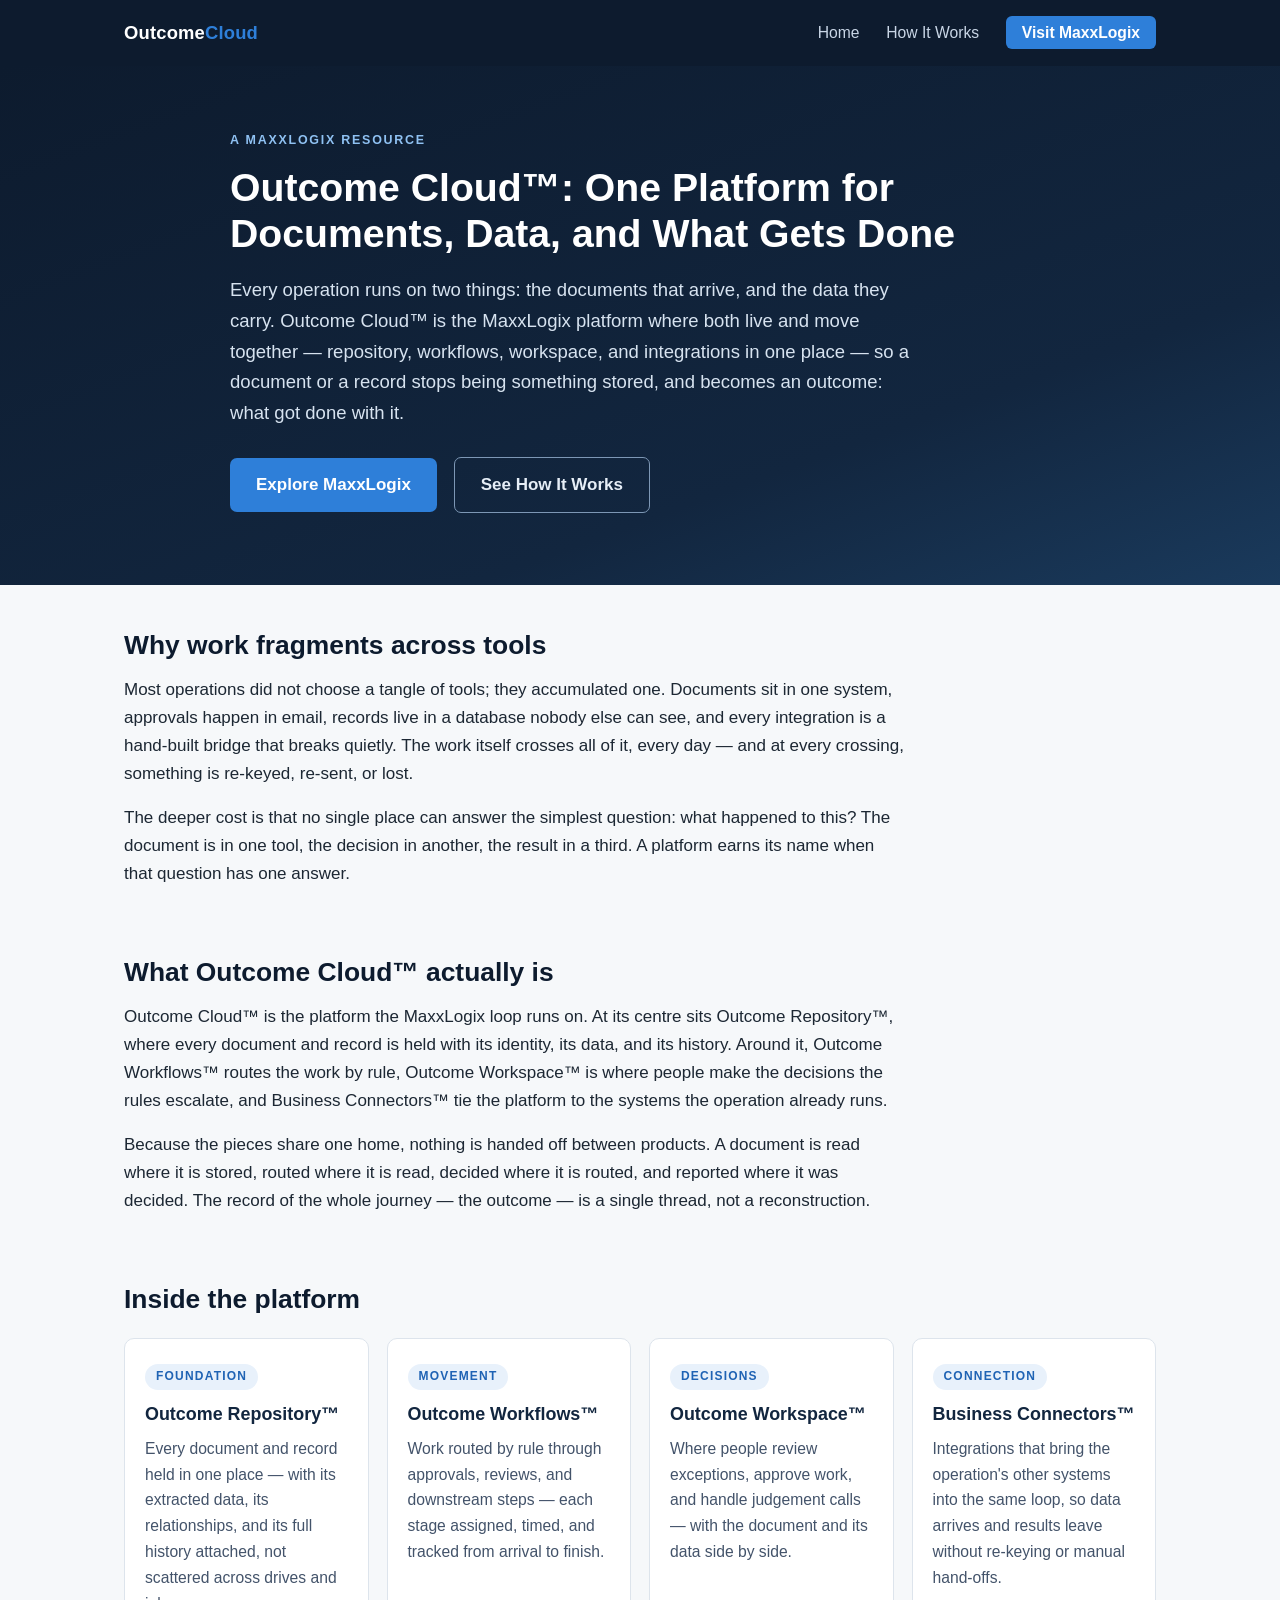
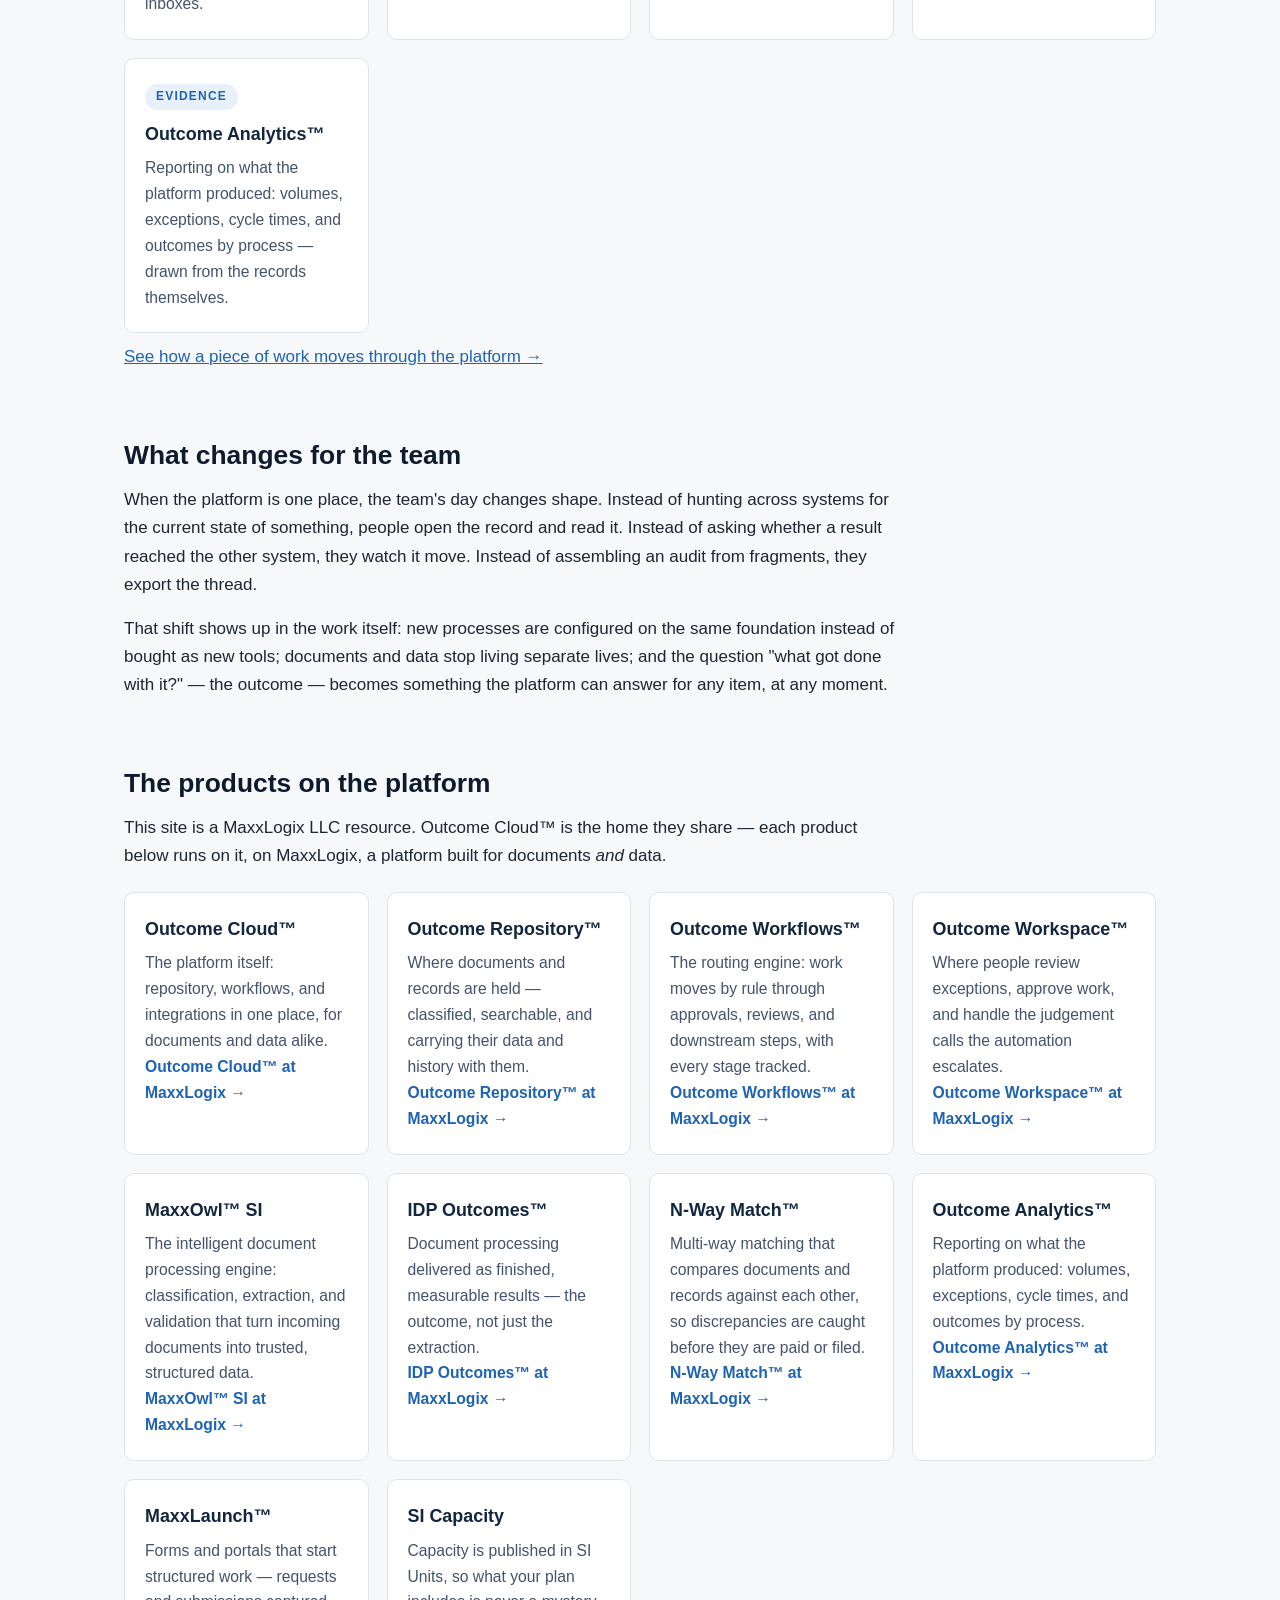
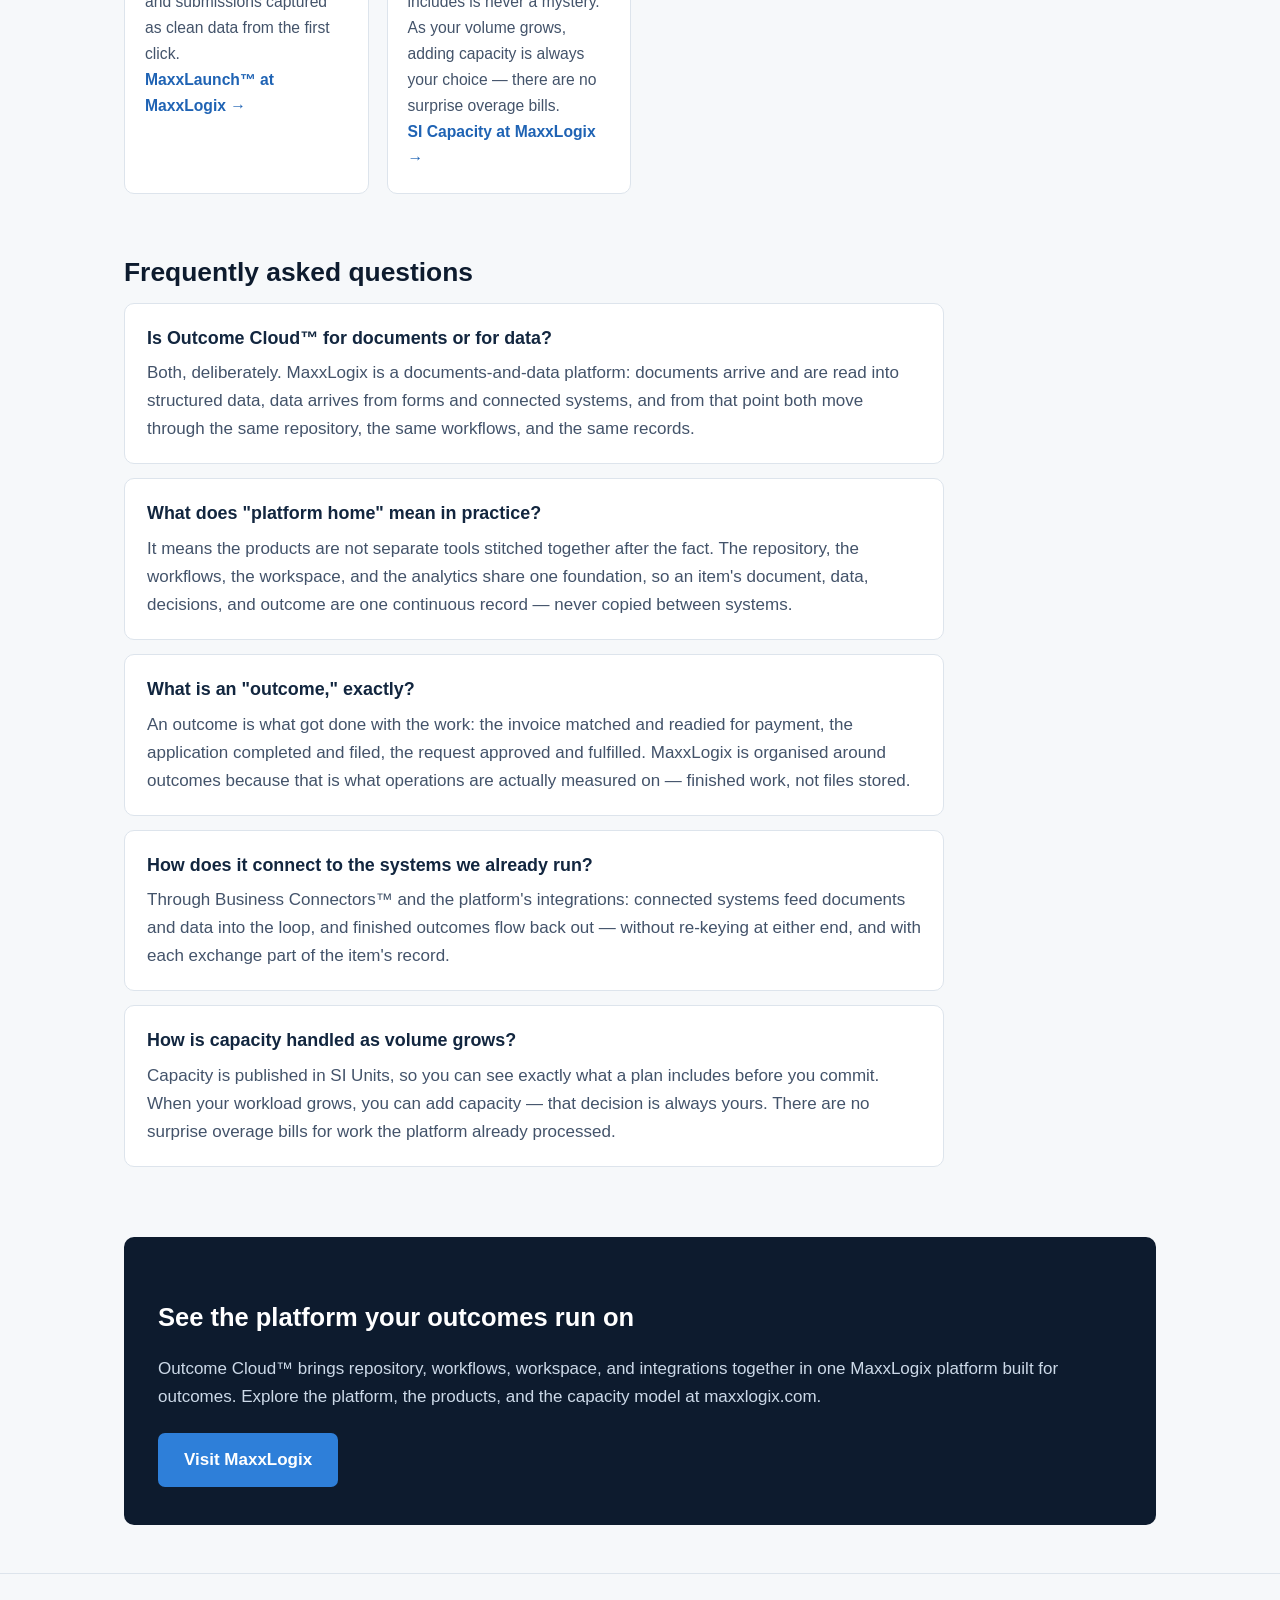
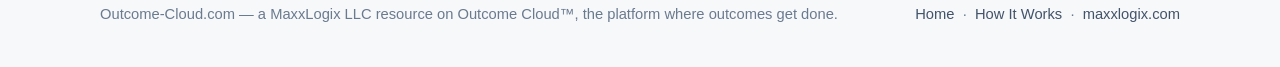
==== index.html @ 98f537a6 "Add files via upload" ====
<!DOCTYPE html>
<html lang="en">
<head>
<meta charset="UTF-8">
<meta name="viewport" content="width=device-width, initial-scale=1.0">
<title>Outcome Cloud: The Platform Where Outcomes Get Done | Outcome Cloud</title>
<meta name="description" content="Outcome Cloud is the MaxxLogix platform home: repository, workflows, workspace, and connectors in one place, for documents and data alike — organised around what got done.">
<link rel="canonical" href="https://outcome-cloud.com/">
<meta property="og:type" content="website">
<meta property="og:site_name" content="Outcome Cloud">
<meta property="og:title" content="Outcome Cloud: The Platform Where Outcomes Get Done">
<meta property="og:description" content="Repository, workflows, workspace, and integrations in one platform. How Outcome Cloud holds documents and data together — and records what got done with them.">
<meta property="og:url" content="https://outcome-cloud.com/">
<meta name="twitter:card" content="summary">
<link rel="stylesheet" href="style.css">
</head>
<body>

<header class="site-header">
  <div class="header-inner">
    <a class="wordmark" href="index.html">Outcome<span>Cloud</span></a>
    <nav class="main-nav">
      <a href="index.html">Home</a>
      <a href="how-it-works.html">How It Works</a>
      <a class="nav-cta" href="https://maxxlogix.com">Visit MaxxLogix</a>
    </nav>
  </div>
</header>

<div class="hero">
  <div class="hero-inner">
    <p class="eyebrow">A MaxxLogix Resource</p>
    <h1>Outcome Cloud&trade;: One Platform for Documents, Data, and What Gets Done</h1>
    <p class="lede">Every operation runs on two things: the documents that arrive, and the data they carry. Outcome Cloud&trade; is the MaxxLogix platform where both live and move together — repository, workflows, workspace, and integrations in one place — so a document or a record stops being something stored, and becomes an outcome: what got done with it.</p>
    <a class="btn" href="https://maxxlogix.com">Explore MaxxLogix</a>
    <a class="btn ghost" href="how-it-works.html">See How It Works</a>
  </div>
</div>

<main>

  <section>
    <h2>Why work fragments across tools</h2>
    <p>Most operations did not choose a tangle of tools; they accumulated one. Documents sit in one system, approvals happen in email, records live in a database nobody else can see, and every integration is a hand-built bridge that breaks quietly. The work itself crosses all of it, every day — and at every crossing, something is re-keyed, re-sent, or lost.</p>
    <p>The deeper cost is that no single place can answer the simplest question: what happened to this? The document is in one tool, the decision in another, the result in a third. A platform earns its name when that question has one answer.</p>
  </section>

  <section>
    <h2>What Outcome Cloud&trade; actually is</h2>
    <p>Outcome Cloud&trade; is the platform the MaxxLogix loop runs on. At its centre sits Outcome Repository&trade;, where every document and record is held with its identity, its data, and its history. Around it, Outcome Workflows&trade; routes the work by rule, Outcome Workspace&trade; is where people make the decisions the rules escalate, and Business Connectors&trade; tie the platform to the systems the operation already runs.</p>
    <p>Because the pieces share one home, nothing is handed off between products. A document is read where it is stored, routed where it is read, decided where it is routed, and reported where it was decided. The record of the whole journey — the outcome — is a single thread, not a reconstruction.</p>
  </section>

  <section>
    <h2>Inside the platform</h2>
    <div class="grid">
      <div class="card">
        <span class="step">Foundation</span>
        <h3>Outcome Repository&trade;</h3>
        <p>Every document and record held in one place — with its extracted data, its relationships, and its full history attached, not scattered across drives and inboxes.</p>
      </div>
      <div class="card">
        <span class="step">Movement</span>
        <h3>Outcome Workflows&trade;</h3>
        <p>Work routed by rule through approvals, reviews, and downstream steps — each stage assigned, timed, and tracked from arrival to finish.</p>
      </div>
      <div class="card">
        <span class="step">Decisions</span>
        <h3>Outcome Workspace&trade;</h3>
        <p>Where people review exceptions, approve work, and handle judgement calls — with the document and its data side by side.</p>
      </div>
      <div class="card">
        <span class="step">Connection</span>
        <h3>Business Connectors&trade;</h3>
        <p>Integrations that bring the operation's other systems into the same loop, so data arrives and results leave without re-keying or manual hand-offs.</p>
      </div>
      <div class="card">
        <span class="step">Evidence</span>
        <h3>Outcome Analytics&trade;</h3>
        <p>Reporting on what the platform produced: volumes, exceptions, cycle times, and outcomes by process — drawn from the records themselves.</p>
      </div>
    </div>
    <p><a href="how-it-works.html">See how a piece of work moves through the platform &rarr;</a></p>
  </section>

  <section>
    <h2>What changes for the team</h2>
    <p>When the platform is one place, the team's day changes shape. Instead of hunting across systems for the current state of something, people open the record and read it. Instead of asking whether a result reached the other system, they watch it move. Instead of assembling an audit from fragments, they export the thread.</p>
    <p>That shift shows up in the work itself: new processes are configured on the same foundation instead of bought as new tools; documents and data stop living separate lives; and the question "what got done with it?" — the outcome — becomes something the platform can answer for any item, at any moment.</p>
  </section>

  <section>
    <h2>The products on the platform</h2>
    <p class="narrow">This site is a MaxxLogix LLC resource. Outcome Cloud&trade; is the home they share — each product below runs on it, on MaxxLogix, a platform built for documents <em>and</em> data.</p>
    <div class="grid">
      <div class="card">
        <h3>Outcome Cloud&trade;</h3>
        <p>The platform itself: repository, workflows, and integrations in one place, for documents and data alike.</p>
        <p><a href="https://maxxlogix.com/outcome-cloud/">Outcome Cloud&trade; at MaxxLogix &rarr;</a></p>
      </div>
      <div class="card">
        <h3>Outcome Repository&trade;</h3>
        <p>Where documents and records are held — classified, searchable, and carrying their data and history with them.</p>
        <p><a href="https://maxxlogix.com/outcome-repository/">Outcome Repository&trade; at MaxxLogix &rarr;</a></p>
      </div>
      <div class="card">
        <h3>Outcome Workflows&trade;</h3>
        <p>The routing engine: work moves by rule through approvals, reviews, and downstream steps, with every stage tracked.</p>
        <p><a href="https://maxxlogix.com/outcome-workflows/">Outcome Workflows&trade; at MaxxLogix &rarr;</a></p>
      </div>
      <div class="card">
        <h3>Outcome Workspace&trade;</h3>
        <p>Where people review exceptions, approve work, and handle the judgement calls the automation escalates.</p>
        <p><a href="https://maxxlogix.com/outcome-workspace/">Outcome Workspace&trade; at MaxxLogix &rarr;</a></p>
      </div>
      <div class="card">
        <h3>MaxxOwl&trade; SI</h3>
        <p>The intelligent document processing engine: classification, extraction, and validation that turn incoming documents into trusted, structured data.</p>
        <p><a href="https://maxxlogix.com/maxxowl-si/">MaxxOwl&trade; SI at MaxxLogix &rarr;</a></p>
      </div>
      <div class="card">
        <h3>IDP Outcomes&trade;</h3>
        <p>Document processing delivered as finished, measurable results — the outcome, not just the extraction.</p>
        <p><a href="https://maxxlogix.com/idp-outcomes/">IDP Outcomes&trade; at MaxxLogix &rarr;</a></p>
      </div>
      <div class="card">
        <h3>N-Way Match&trade;</h3>
        <p>Multi-way matching that compares documents and records against each other, so discrepancies are caught before they are paid or filed.</p>
        <p><a href="https://maxxlogix.com/outcome-match/">N-Way Match&trade; at MaxxLogix &rarr;</a></p>
      </div>
      <div class="card">
        <h3>Outcome Analytics&trade;</h3>
        <p>Reporting on what the platform produced: volumes, exceptions, cycle times, and outcomes by process.</p>
        <p><a href="https://maxxlogix.com/outcome-analytics/">Outcome Analytics&trade; at MaxxLogix &rarr;</a></p>
      </div>
      <div class="card">
        <h3>MaxxLaunch&trade;</h3>
        <p>Forms and portals that start structured work — requests and submissions captured as clean data from the first click.</p>
        <p><a href="https://maxxlogix.com/maxxlaunch/">MaxxLaunch&trade; at MaxxLogix &rarr;</a></p>
      </div>
      <div class="card">
        <h3>SI Capacity</h3>
        <p>Capacity is published in SI Units, so what your plan includes is never a mystery. As your volume grows, adding capacity is always your choice — there are no surprise overage bills.</p>
        <p><a href="https://maxxlogix.com/si-capacity/">SI Capacity at MaxxLogix &rarr;</a></p>
      </div>
    </div>
  </section>

  <section>
    <h2>Frequently asked questions</h2>

    <div class="faq-item">
      <h3>Is Outcome Cloud&trade; for documents or for data?</h3>
      <p>Both, deliberately. MaxxLogix is a documents-and-data platform: documents arrive and are read into structured data, data arrives from forms and connected systems, and from that point both move through the same repository, the same workflows, and the same records.</p>
    </div>

    <div class="faq-item">
      <h3>What does "platform home" mean in practice?</h3>
      <p>It means the products are not separate tools stitched together after the fact. The repository, the workflows, the workspace, and the analytics share one foundation, so an item's document, data, decisions, and outcome are one continuous record — never copied between systems.</p>
    </div>

    <div class="faq-item">
      <h3>What is an "outcome," exactly?</h3>
      <p>An outcome is what got done with the work: the invoice matched and readied for payment, the application completed and filed, the request approved and fulfilled. MaxxLogix is organised around outcomes because that is what operations are actually measured on — finished work, not files stored.</p>
    </div>

    <div class="faq-item">
      <h3>How does it connect to the systems we already run?</h3>
      <p>Through Business Connectors&trade; and the platform's integrations: connected systems feed documents and data into the loop, and finished outcomes flow back out — without re-keying at either end, and with each exchange part of the item's record.</p>
    </div>

    <div class="faq-item">
      <h3>How is capacity handled as volume grows?</h3>
      <p>Capacity is published in SI Units, so you can see exactly what a plan includes before you commit. When your workload grows, you can add capacity — that decision is always yours. There are no surprise overage bills for work the platform already processed.</p>
    </div>
  </section>

  <div class="cta-band">
    <h2>See the platform your outcomes run on</h2>
    <p>Outcome Cloud&trade; brings repository, workflows, workspace, and integrations together in one MaxxLogix platform built for outcomes. Explore the platform, the products, and the capacity model at maxxlogix.com.</p>
    <a class="btn" href="https://maxxlogix.com">Visit MaxxLogix</a>
  </div>

</main>

<footer class="site-footer">
  <div class="footer-inner">
    <span>Outcome-Cloud.com — a MaxxLogix LLC resource on Outcome Cloud&trade;, the platform where outcomes get done.</span>
    <span><a href="index.html">Home</a> &nbsp;·&nbsp; <a href="how-it-works.html">How It Works</a> &nbsp;·&nbsp; <a href="https://maxxlogix.com">maxxlogix.com</a></span>
  </div>
</footer>

</body>
</html>
---- style.css ----
/* Outcome Cloud — microsite styles
   Palette: deep navy / slate with a single steel-blue accent.
   No external assets. System font stack only. */

:root {
  --navy: #0d1b2e;
  --navy-2: #12263f;
  --slate: #43536a;
  --slate-light: #6b7a8f;
  --ink: #1c2733;
  --bg: #f6f8fa;
  --card: #ffffff;
  --line: #dde4ec;
  --accent: #2e7fd9;
  --accent-dark: #1f63b4;
  --radius: 10px;
}

* { box-sizing: border-box; }

html { scroll-behavior: smooth; }

body {
  margin: 0;
  font-family: -apple-system, BlinkMacSystemFont, "Segoe UI", Roboto,
    "Helvetica Neue", Arial, sans-serif;
  color: var(--ink);
  background: var(--bg);
  line-height: 1.65;
  font-size: 17px;
}

a { color: var(--accent-dark); }
a:hover { color: var(--accent); }

/* ---------- Header ---------- */
.site-header {
  background: var(--navy);
  color: #fff;
}
.header-inner {
  max-width: 1080px;
  margin: 0 auto;
  padding: 18px 24px;
  display: flex;
  flex-wrap: wrap;
  align-items: center;
  justify-content: space-between;
  gap: 12px;
}
.wordmark {
  color: #fff;
  text-decoration: none;
  font-weight: 700;
  font-size: 1.15rem;
  letter-spacing: 0.01em;
}
.wordmark span { color: var(--accent); }
.main-nav a {
  color: #c9d6e6;
  text-decoration: none;
  margin-left: 22px;
  font-size: 0.98rem;
}
.main-nav a:hover { color: #fff; }
.main-nav a.nav-cta {
  background: var(--accent);
  color: #fff;
  padding: 8px 16px;
  border-radius: 6px;
  font-weight: 600;
}
.main-nav a.nav-cta:hover { background: var(--accent-dark); }

/* ---------- Hero ---------- */
.hero {
  background: linear-gradient(160deg, var(--navy) 0%, var(--navy-2) 70%, #1a3a5c 100%);
  color: #fff;
  padding: 64px 24px 72px;
}
.hero-inner { max-width: 820px; margin: 0 auto; }
.hero .eyebrow {
  text-transform: uppercase;
  letter-spacing: 0.14em;
  font-size: 0.78rem;
  font-weight: 700;
  color: #8fc1f2;
  margin: 0 0 14px;
}
.hero h1 {
  font-size: 2.45rem;
  line-height: 1.18;
  margin: 0 0 18px;
  font-weight: 750;
}
.hero p.lede {
  font-size: 1.16rem;
  color: #d7e3f0;
  margin: 0 0 28px;
  max-width: 680px;
}
.btn {
  display: inline-block;
  background: var(--accent);
  color: #fff;
  text-decoration: none;
  font-weight: 600;
  padding: 13px 26px;
  border-radius: 7px;
  margin-right: 12px;
}
.btn:hover { background: var(--accent-dark); color: #fff; }
.btn.ghost {
  background: transparent;
  border: 1px solid #7d97b5;
  color: #e6eef7;
}
.btn.ghost:hover { border-color: #fff; color: #fff; }

/* ---------- Layout ---------- */
main { max-width: 1080px; margin: 0 auto; padding: 0 24px; }
section { padding: 44px 0 8px; }
section h2 {
  font-size: 1.65rem;
  line-height: 1.25;
  color: var(--navy);
  margin: 0 0 14px;
}
section h3 { color: var(--navy-2); margin: 0 0 8px; font-size: 1.12rem; }
section p { max-width: 780px; margin: 0 0 16px; }
.narrow { max-width: 780px; }

/* ---------- Stage / card grids ---------- */
.grid {
  display: grid;
  grid-template-columns: repeat(auto-fit, minmax(230px, 1fr));
  gap: 18px;
  margin: 22px 0 10px;
}
.card {
  background: var(--card);
  border: 1px solid var(--line);
  border-radius: var(--radius);
  padding: 22px 20px;
}
.card .step {
  display: inline-block;
  font-size: 0.75rem;
  font-weight: 700;
  letter-spacing: 0.1em;
  text-transform: uppercase;
  color: var(--accent-dark);
  background: #e8f1fb;
  border-radius: 20px;
  padding: 3px 11px;
  margin-bottom: 10px;
}
.card p { margin: 0; font-size: 0.98rem; color: var(--slate); }
.card h3 { margin-bottom: 6px; }
.card a { font-weight: 600; text-decoration: none; }
.card a:hover { text-decoration: underline; }

/* ---------- Deep-dive stage list (how it works) ---------- */
.stage-list { max-width: 820px; }
.stage-block {
  background: var(--card);
  border: 1px solid var(--line);
  border-left: 4px solid var(--accent);
  border-radius: var(--radius);
  padding: 22px 24px;
  margin-bottom: 16px;
}
.stage-block p { margin: 0 0 10px; }
.stage-block p:last-child { margin-bottom: 0; }

/* ---------- FAQ ---------- */
.faq-item {
  background: var(--card);
  border: 1px solid var(--line);
  border-radius: var(--radius);
  padding: 20px 22px;
  margin-bottom: 14px;
  max-width: 820px;
}
.faq-item h3 { margin-bottom: 6px; }
.faq-item p { margin: 0; color: var(--slate); }

/* ---------- CTA band ---------- */
.cta-band {
  background: var(--navy);
  color: #fff;
  border-radius: var(--radius);
  padding: 38px 34px;
  margin: 48px 0;
  text-align: left;
}
.cta-band h2 { color: #fff; margin-bottom: 10px; }
.cta-band p { color: #ccd9e8; margin-bottom: 22px; }

/* ---------- Footer ---------- */
.site-footer {
  border-top: 1px solid var(--line);
  margin-top: 24px;
  padding: 28px 24px 40px;
  color: var(--slate-light);
  font-size: 0.92rem;
}
.footer-inner {
  max-width: 1080px;
  margin: 0 auto;
  display: flex;
  flex-wrap: wrap;
  gap: 10px 28px;
  justify-content: space-between;
}
.site-footer a { color: var(--slate); text-decoration: none; }
.site-footer a:hover { text-decoration: underline; }

/* ---------- Breadcrumb (subpage) ---------- */
.crumb { padding: 22px 0 0; font-size: 0.92rem; color: var(--slate-light); }
.crumb a { text-decoration: none; }
.crumb a:hover { text-decoration: underline; }
.page-head { padding-top: 18px; }
.page-head h1 { font-size: 2.05rem; color: var(--navy); line-height: 1.22; margin: 0 0 12px; }
.page-head p.lede { font-size: 1.1rem; color: var(--slate); max-width: 760px; }

/* ---------- Responsive ---------- */
@media (max-width: 640px) {
  body { font-size: 16px; }
  .hero { padding: 44px 20px 52px; }
  .hero h1 { font-size: 1.85rem; }
  .page-head h1 { font-size: 1.6rem; }
  section h2 { font-size: 1.4rem; }
  .main-nav a { margin-left: 14px; }
  .btn { display: block; text-align: center; margin: 0 0 10px; }
  .cta-band { padding: 28px 22px; }
}
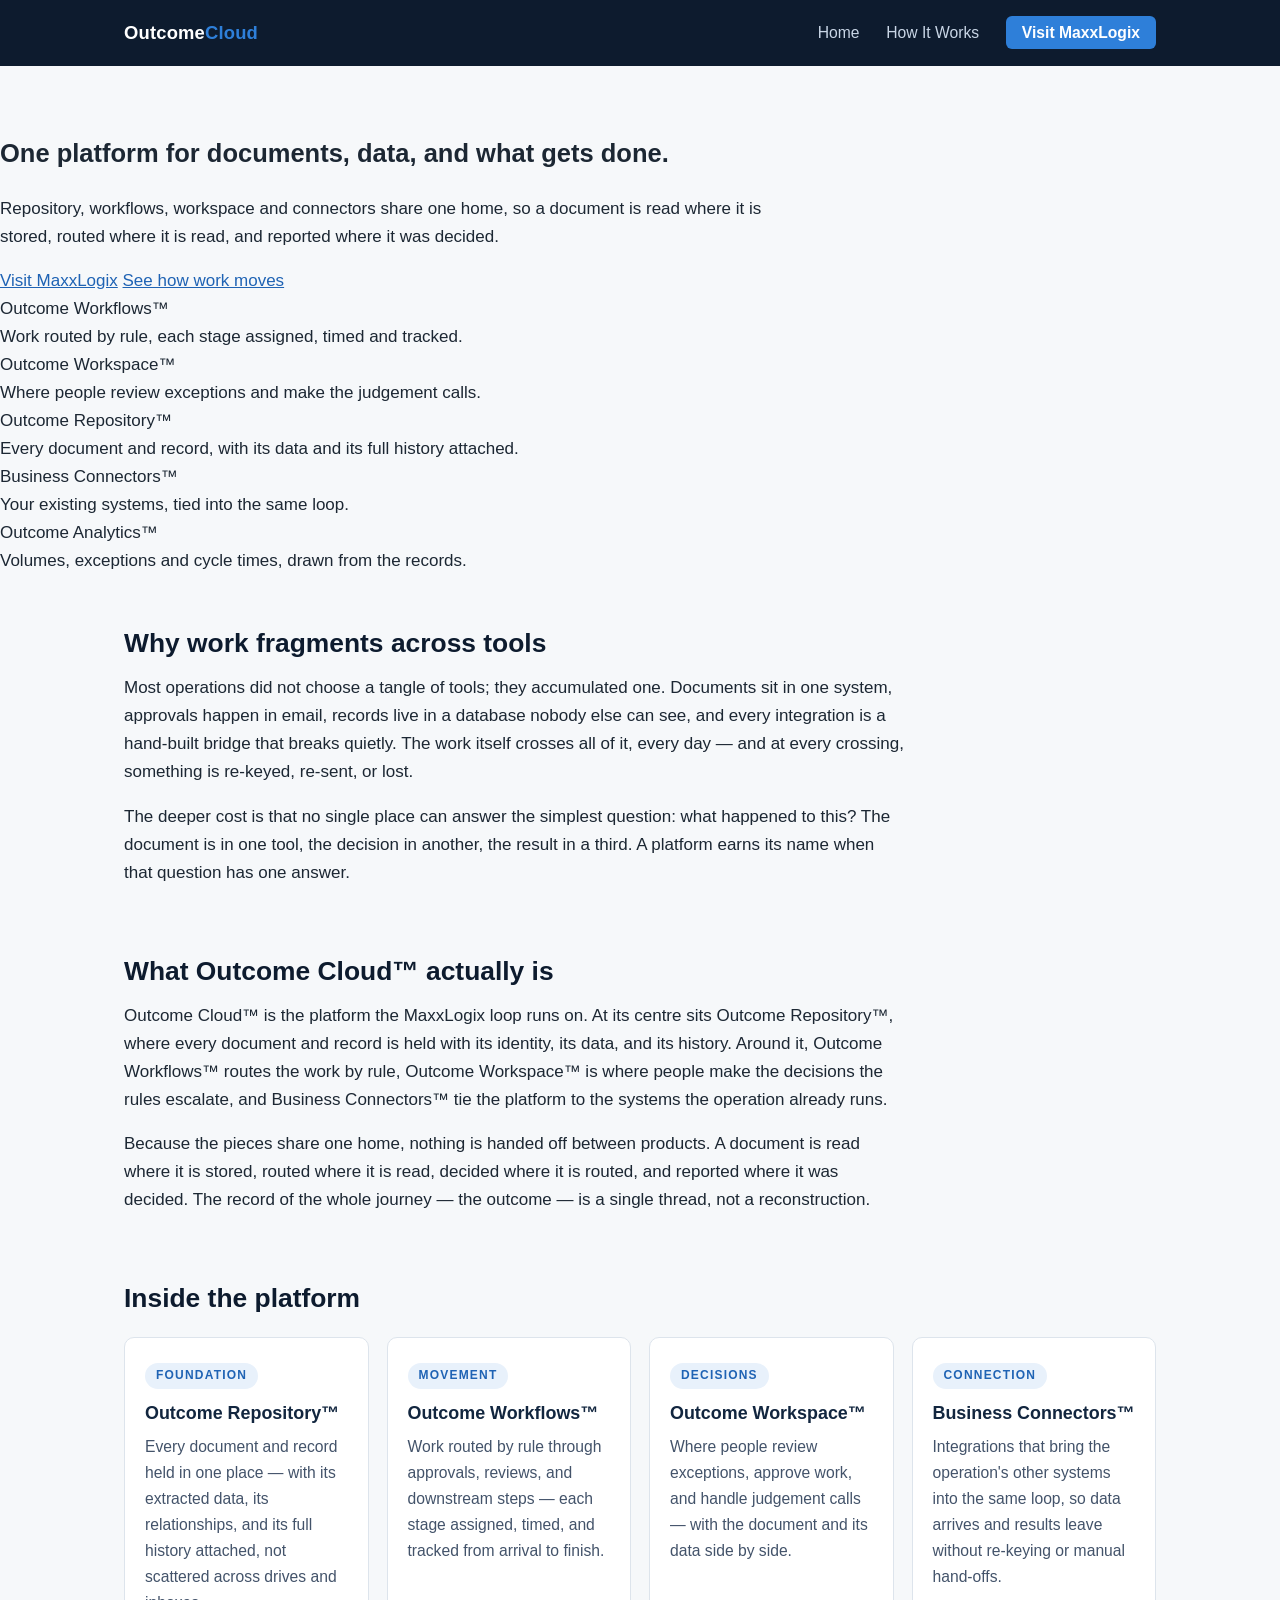
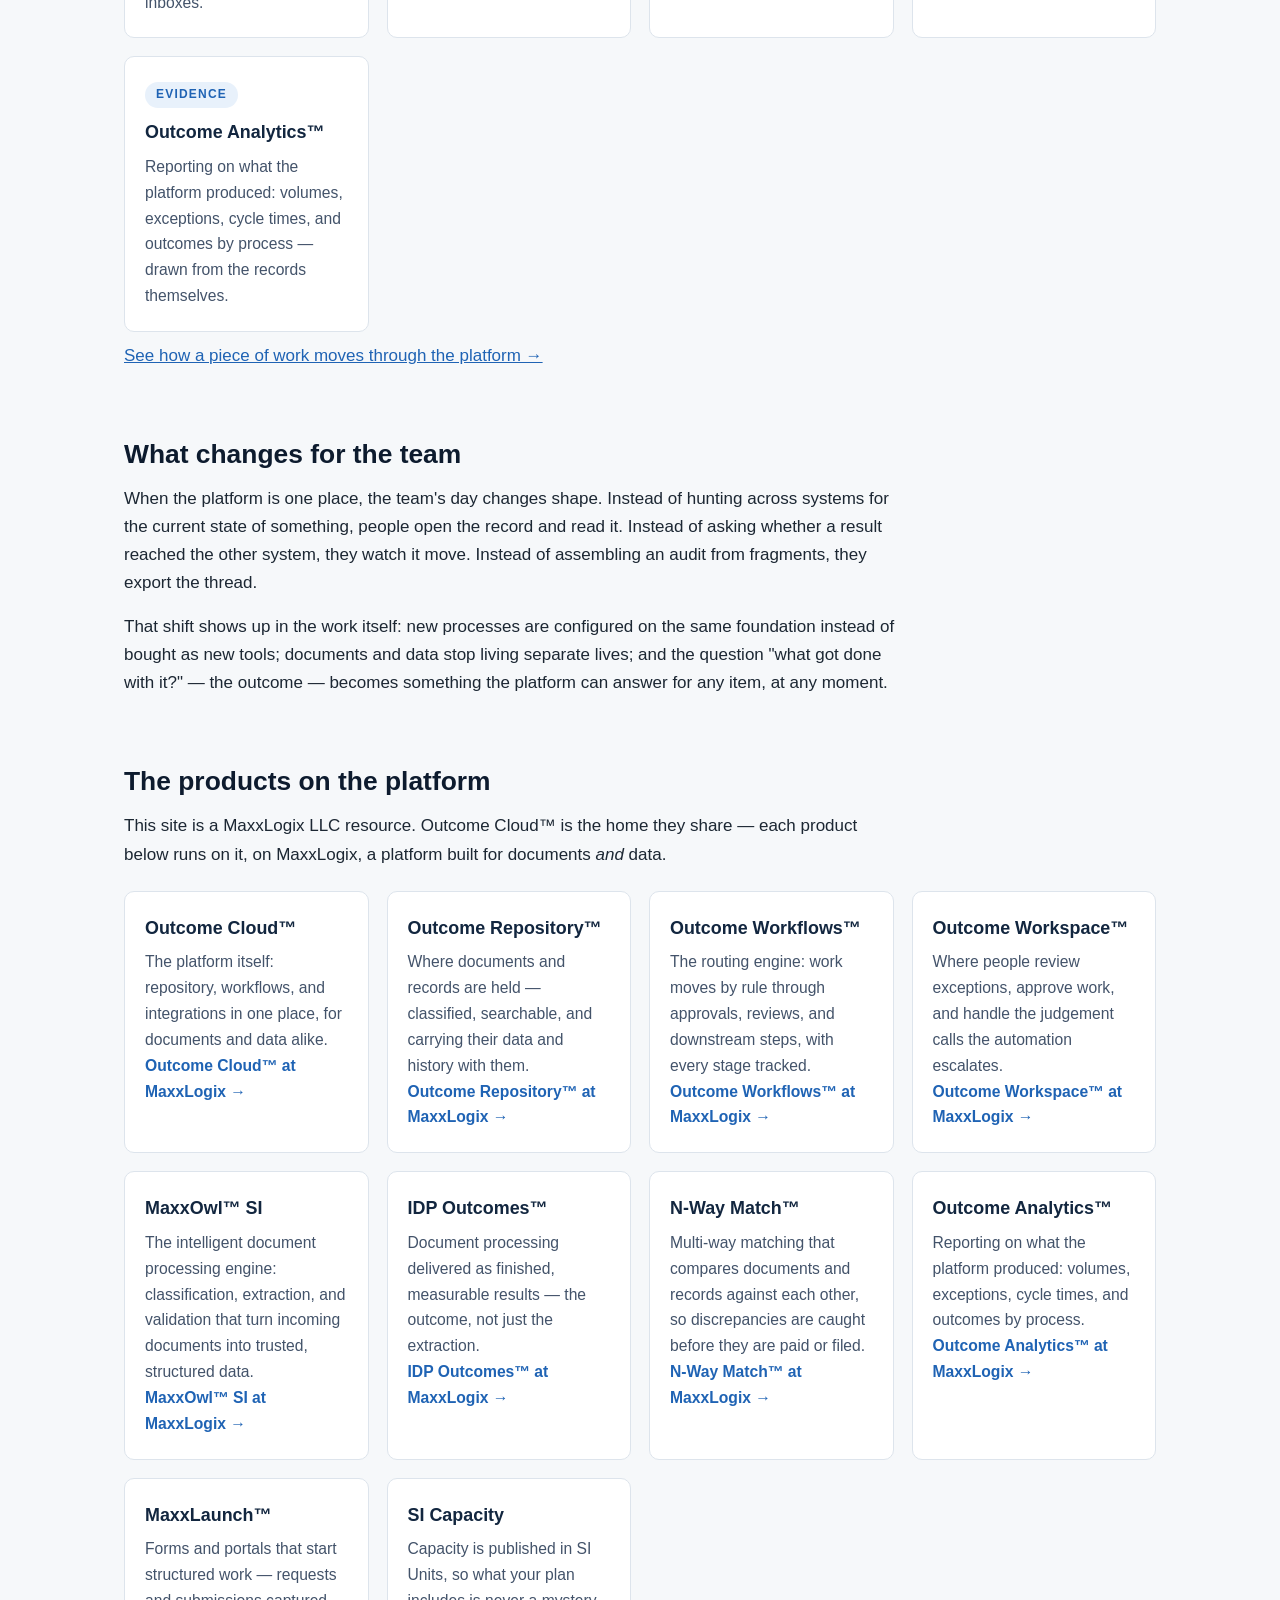
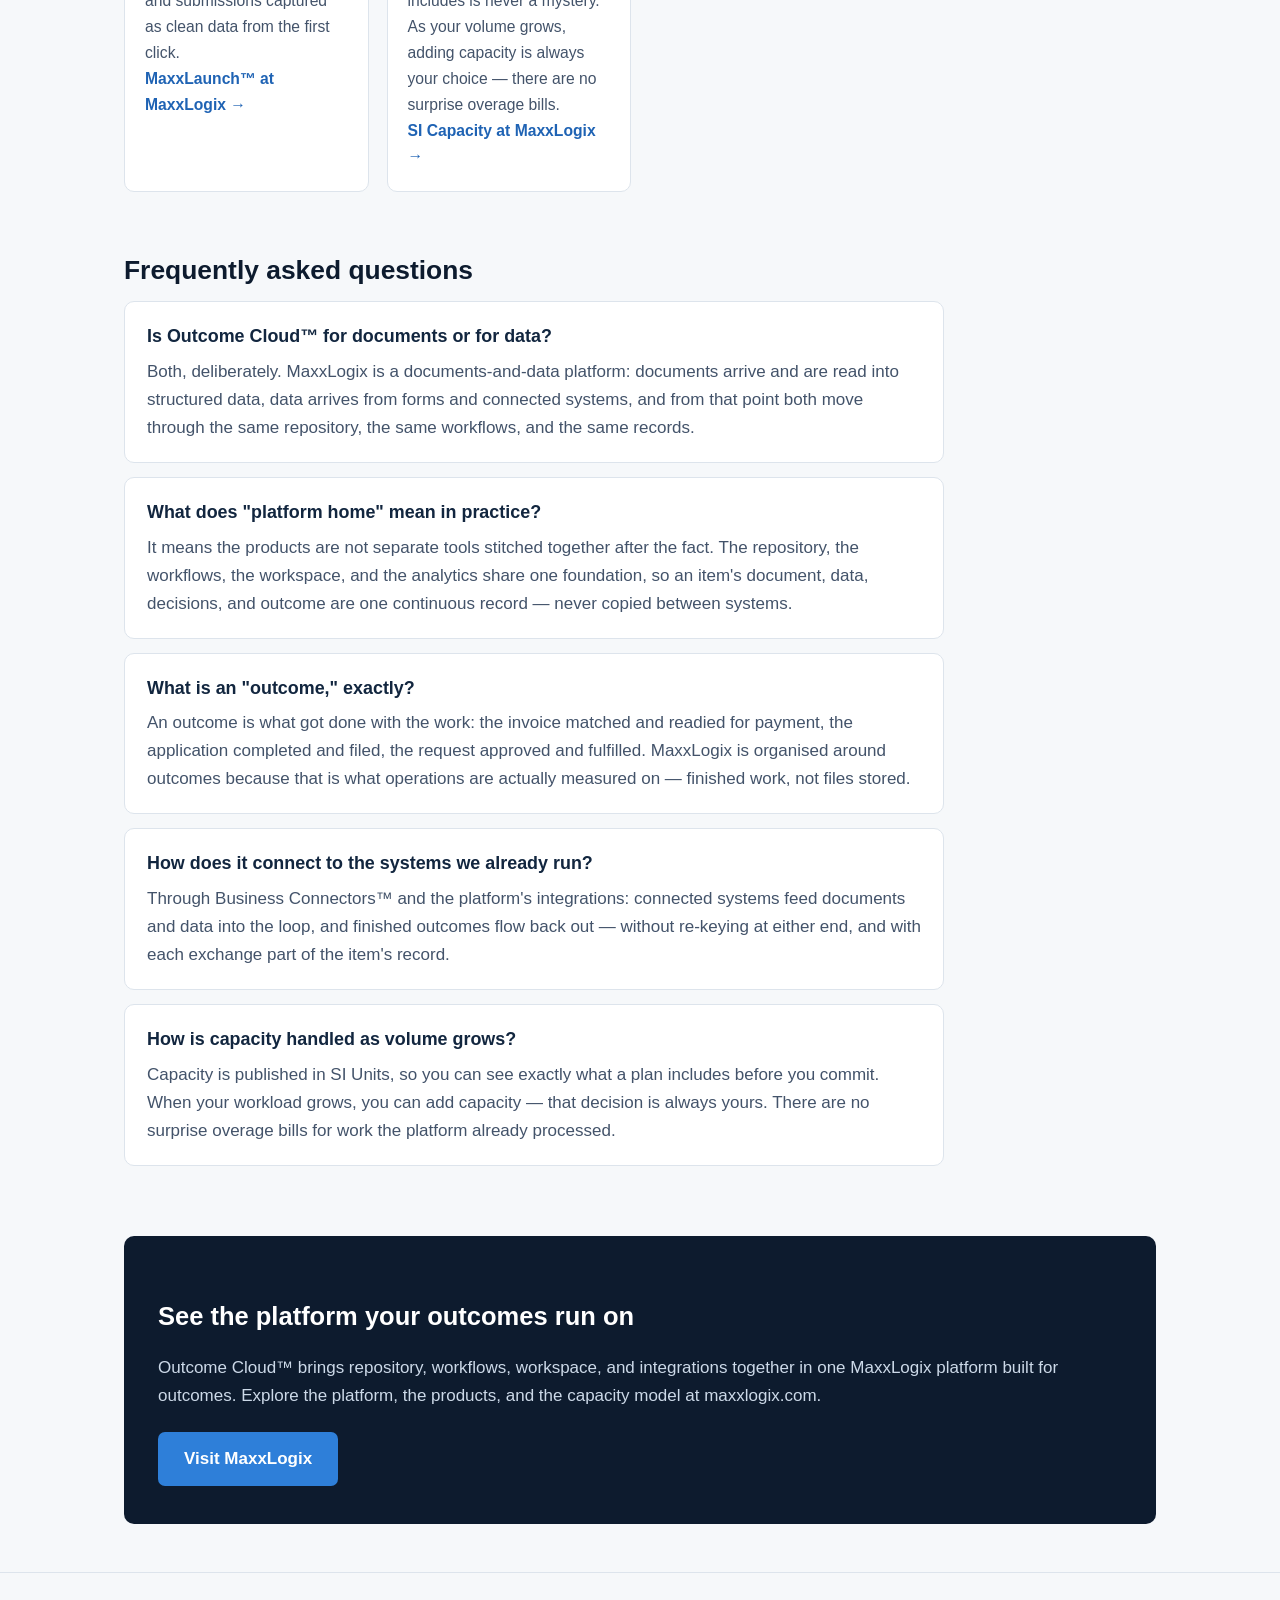
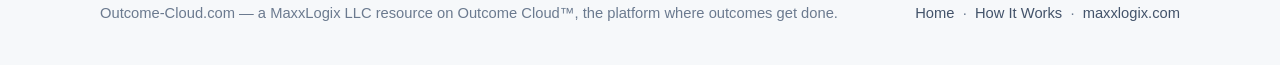
==== commit 66f29745: "Hero refresh: bold hero redesign (approved 2026-11-17)" ====
--- a/index.html
+++ b/index.html
@@ -27,15 +27,27 @@
   </div>
 </header>
 
-<div class="hero">
-  <div class="hero-inner">
-    <p class="eyebrow">A MaxxLogix Resource</p>
-    <h1>Outcome Cloud&trade;: One Platform for Documents, Data, and What Gets Done</h1>
-    <p class="lede">Every operation runs on two things: the documents that arrive, and the data they carry. Outcome Cloud&trade; is the MaxxLogix platform where both live and move together — repository, workflows, workspace, and integrations in one place — so a document or a record stops being something stored, and becomes an outcome: what got done with it.</p>
-    <a class="btn" href="https://maxxlogix.com">Explore MaxxLogix</a>
-    <a class="btn ghost" href="how-it-works.html">See How It Works</a>
-  </div>
-</div>
+<section class="boc">
+  <div class="boc-wrap">
+    <h1 class="boc-h1">One platform for documents, data, and <span class="boc-a">what gets</span> <span class="boc-h">done.</span></h1>
+    <div class="boc-subrow">
+      <div>
+        <p class="boc-lede">Repository, workflows, workspace and connectors share one home, so a document is read where it is stored, routed where it is read, and reported where it was decided.</p>
+        <div class="boc-actions">
+          <a class="boc-btn" href="https://maxxlogix.com">Visit MaxxLogix</a>
+          <a class="boc-link2" href="how-it-works.html">See how work moves</a>
+        </div>
+      </div>
+      <div class="boc-loop" aria-label="The platform, around Outcome Repository">
+        <div class="boc-piece boc-p1"><div class="boc-t">Outcome Workflows&trade;</div><div class="boc-d">Work routed by rule, each stage assigned, timed and tracked.</div></div>
+        <div class="boc-piece boc-p2"><div class="boc-t">Outcome Workspace&trade;</div><div class="boc-d">Where people review exceptions and make the judgement calls.</div></div>
+        <div class="boc-piece boc-core"><div class="boc-t">Outcome Repository&trade;</div><div class="boc-d">Every document and record, with its data and its full history attached.</div></div>
+        <div class="boc-piece boc-p3"><div class="boc-t">Business Connectors&trade;</div><div class="boc-d">Your existing systems, tied into the same loop.</div></div>
+        <div class="boc-piece boc-p4"><div class="boc-t">Outcome Analytics&trade;</div><div class="boc-d">Volumes, exceptions and cycle times, drawn from the records.</div></div>
+      </div>
+    </div>
+  </div>
+</section>
 
 <main>
 
